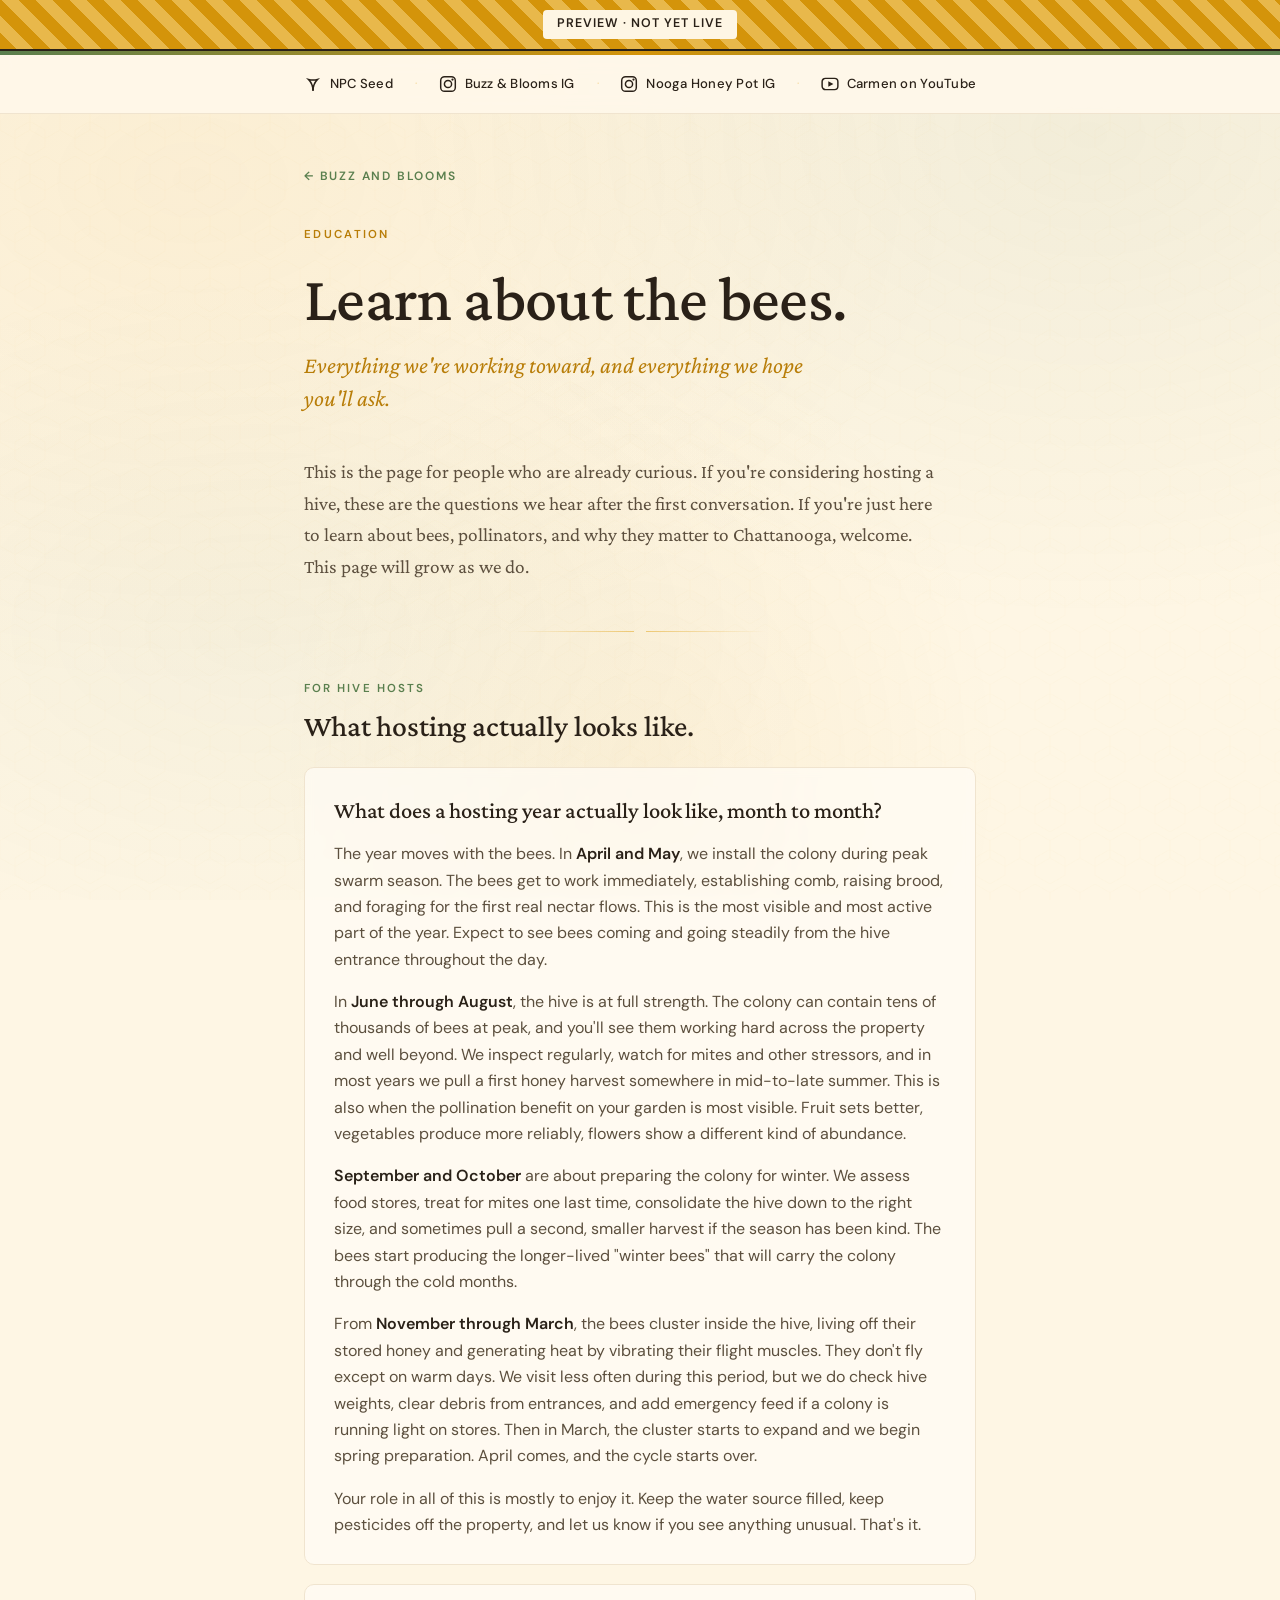
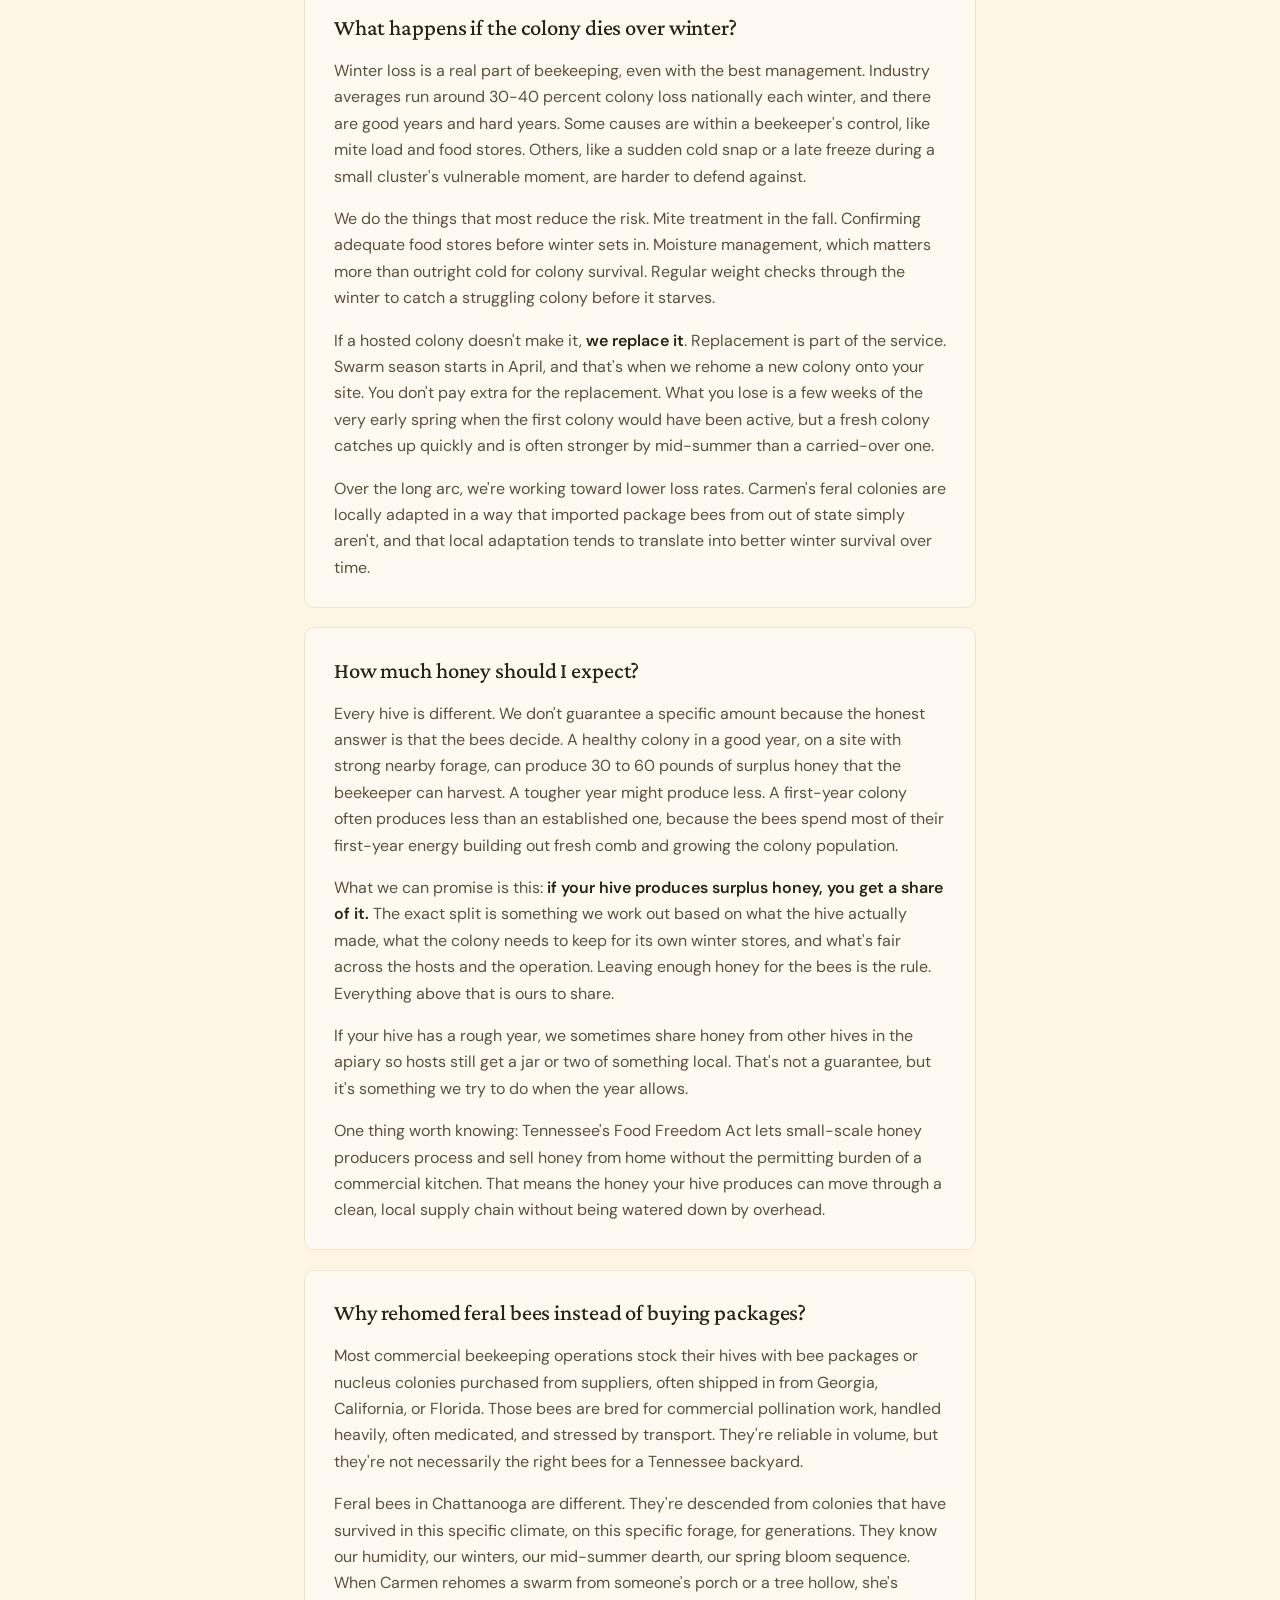
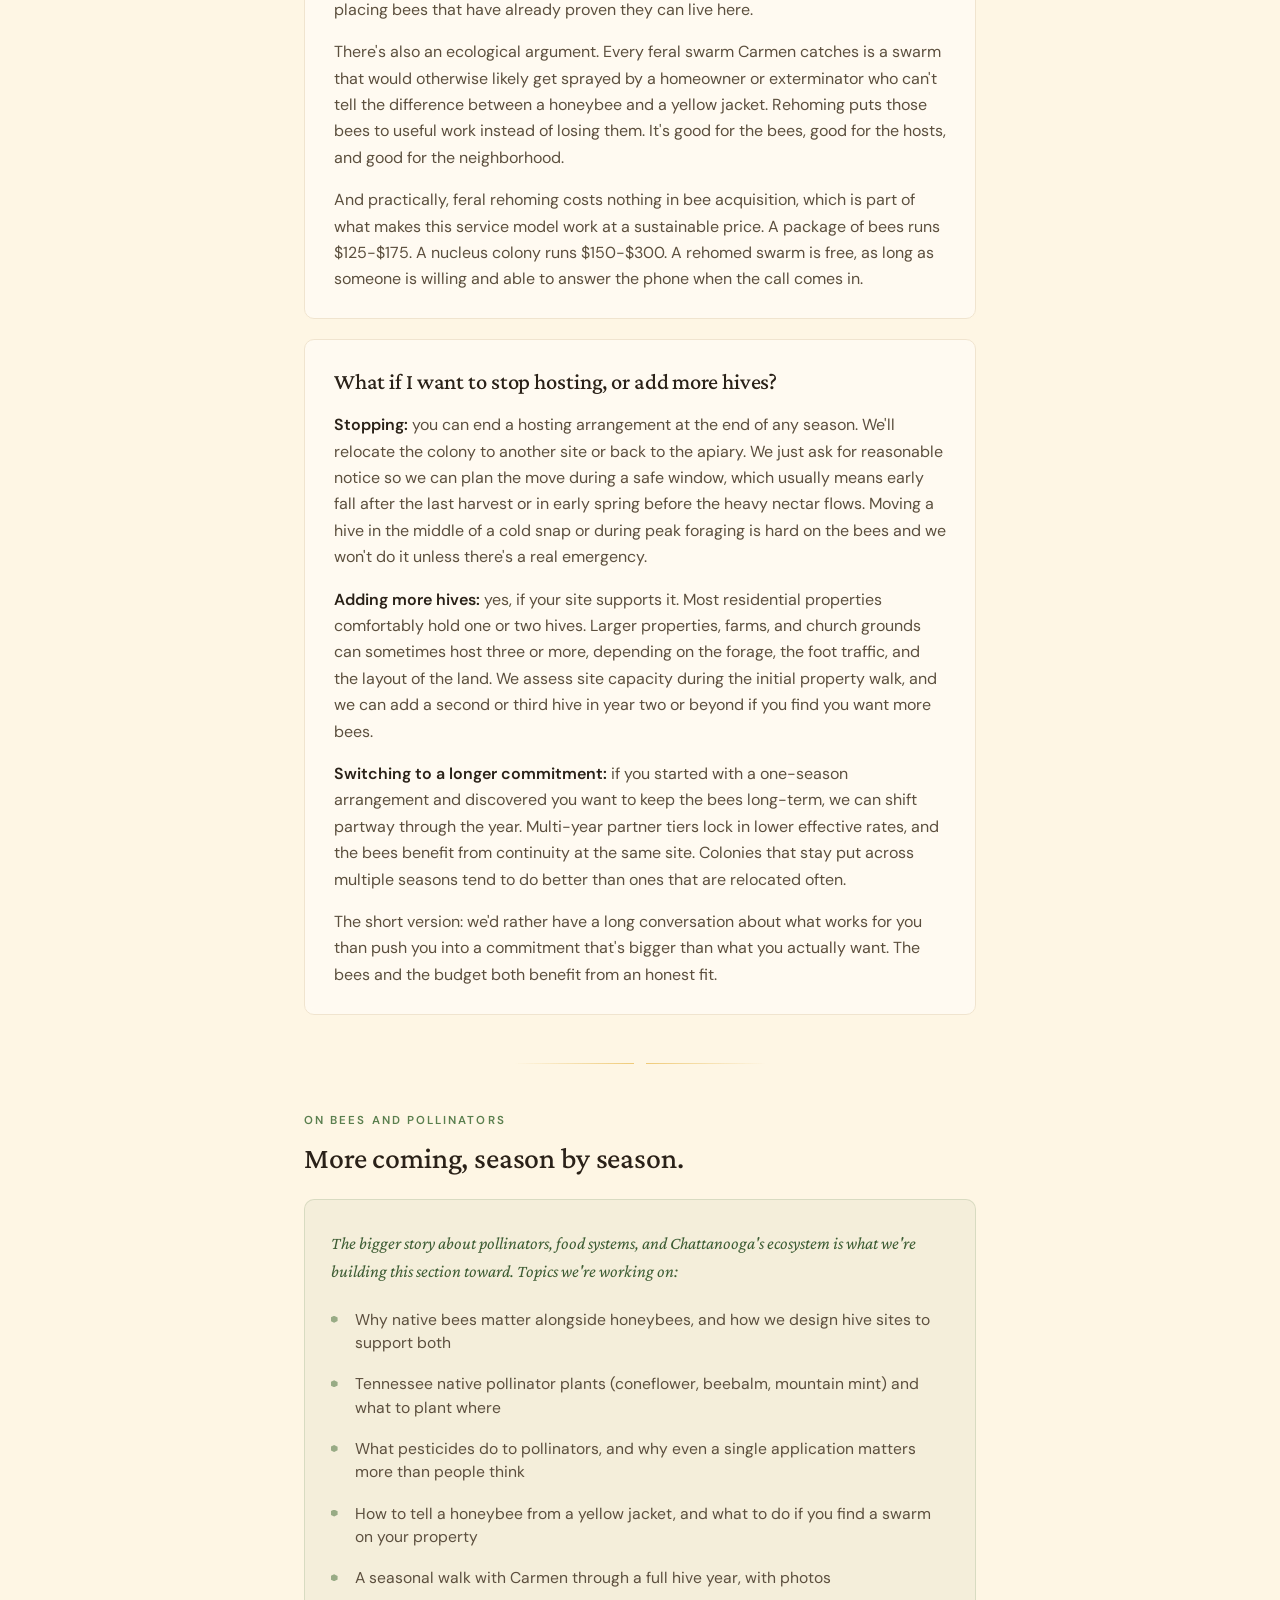
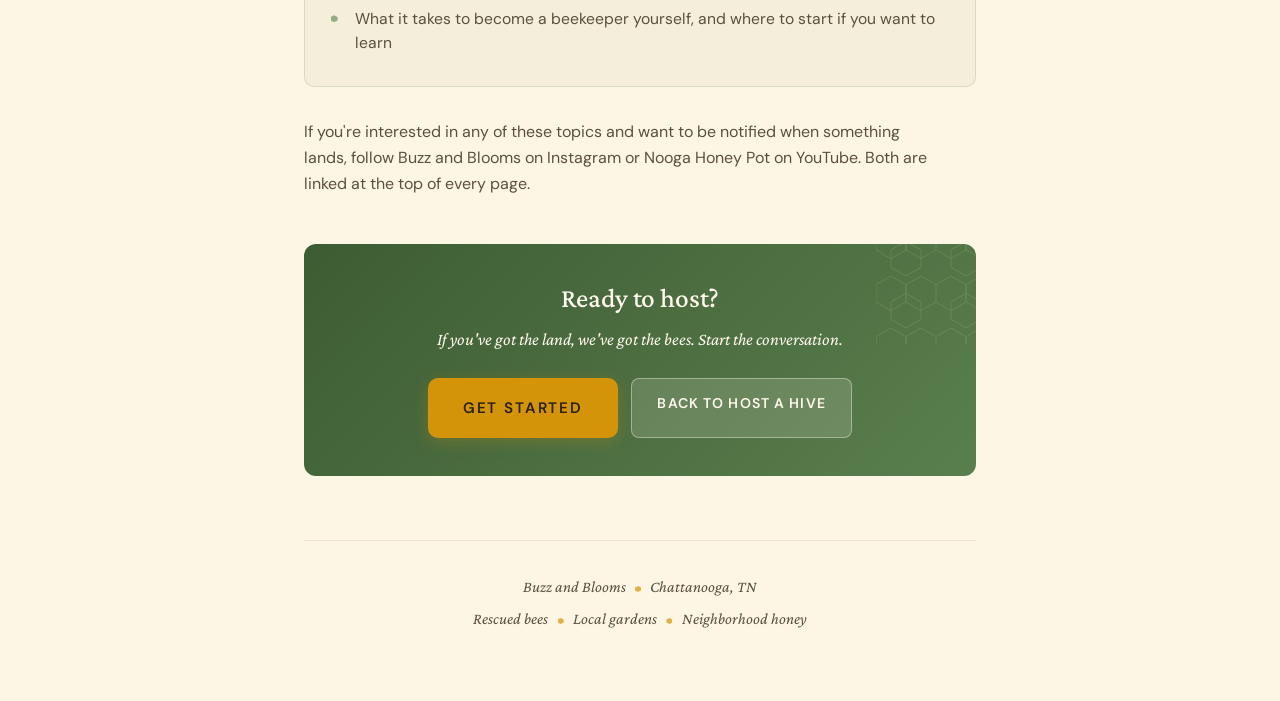
==== education.html @ a46ae5b1 "Add files via upload First upload - see if claude did it right" ====
<!DOCTYPE html>
<html lang="en">
<head>
<meta charset="UTF-8">
<meta name="viewport" content="width=device-width, initial-scale=1.0">
<title>Education | Buzz and Blooms</title>
<meta name="description" content="Learn about the bees. What a hosting year looks like, how honey works, why we rehome feral colonies, and more. A growing resource from Buzz and Blooms in Chattanooga.">
<meta property="og:title" content="Education — Buzz and Blooms">
<meta property="og:description" content="Learn about the bees. A growing resource from Buzz and Blooms.">
<meta property="og:type" content="website">
<meta property="og:url" content="https://buzzandbloomschatt.com/education.html">

<link rel="preconnect" href="https://fonts.googleapis.com">
<link rel="preconnect" href="https://fonts.gstatic.com" crossorigin>
<link href="https://fonts.googleapis.com/css2?family=Crimson+Pro:ital,wght@0,300;0,400;0,500;0,600;1,300;1,400&family=DM+Sans:wght@400;500;600&display=swap" rel="stylesheet">

<link rel="stylesheet" href="styles.css">

<style>
  /* Education-specific styles - long-form FAQs open by default */
  .longform-faq {
    margin: 1.5rem 0 2.5rem;
  }
  .longform-item {
    background: rgba(255, 253, 247, 0.7);
    border: 1px solid var(--cream-dark);
    border-radius: 10px;
    padding: 1.8rem 1.8rem 1.6rem;
    margin-bottom: 1.2rem;
    backdrop-filter: blur(4px);
  }
  .longform-item h3 {
    font-family: 'Crimson Pro', serif;
    font-weight: 500;
    font-size: 1.4rem;
    line-height: 1.25;
    color: var(--ink);
    margin-bottom: 1rem;
    letter-spacing: -0.005em;
    text-transform: none;
    color: var(--ink);
  }
  .longform-item p {
    font-size: 1rem;
    color: var(--ink-soft);
    line-height: 1.65;
    margin-bottom: 1rem;
  }
  .longform-item p:last-child { margin-bottom: 0; }
  .longform-item p strong { color: var(--ink); font-weight: 600; }

  /* Coming soon placeholder */
  .coming-soon {
    background: rgba(90, 127, 78, 0.06);
    border: 1px solid rgba(90, 127, 78, 0.18);
    border-radius: 10px;
    padding: 1.8rem 1.6rem;
    margin: 1.5rem 0 2rem;
  }
  .coming-soon p.intro {
    font-family: 'Crimson Pro', serif;
    font-size: 1.1rem;
    font-style: italic;
    color: var(--sage-deep);
    margin-bottom: 1.2rem;
  }
  .coming-soon ul {
    list-style: none;
    display: flex;
    flex-direction: column;
    gap: 0.7rem;
    margin-top: 0.5rem;
  }
  .coming-soon ul li {
    padding: 0.2rem 0 0.2rem 1.5rem;
    position: relative;
    font-size: 0.98rem;
    color: var(--ink-soft);
    line-height: 1.5;
  }
  .coming-soon ul li::before {
    content: "";
    position: absolute;
    left: 0;
    top: 0.7rem;
    width: 7px;
    height: 7px;
    background: var(--sage);
    clip-path: polygon(50% 0%, 100% 25%, 100% 75%, 50% 100%, 0% 75%, 0% 25%);
    opacity: 0.6;
  }

  /* CTA block at the bottom */
  .cta-block {
    background: linear-gradient(135deg, var(--sage-deep), var(--sage));
    color: var(--cream);
    padding: 2.4rem 2rem;
    margin: 3rem 0 1rem;
    border-radius: 12px;
    text-align: center;
    position: relative;
    overflow: hidden;
  }
  .cta-block::before {
    content: "";
    position: absolute;
    top: -20px;
    right: -20px;
    width: 120px;
    height: 120px;
    background-image: url("data:image/svg+xml,%3Csvg width='60' height='52' viewBox='0 0 60 52' xmlns='http://www.w3.org/2000/svg'%3E%3Cpath d='M15 0 L30 8.66 L30 25.98 L15 34.64 L0 25.98 L0 8.66Z' fill='none' stroke='%23F5D280' stroke-width='1'/%3E%3Cpath d='M45 0 L60 8.66 L60 25.98 L45 34.64 L30 25.98 L30 8.66Z' fill='none' stroke='%23F5D280' stroke-width='1'/%3E%3Cpath d='M30 17.32 L45 25.98 L45 43.3 L30 51.96 L15 43.3 L15 25.98Z' fill='none' stroke='%23F5D280' stroke-width='1'/%3E%3C/svg%3E");
    opacity: 0.15;
    pointer-events: none;
  }
  .cta-block h2 {
    color: var(--cream);
    font-family: 'Crimson Pro', serif;
    font-size: 1.7rem;
    margin-bottom: 0.6rem;
    position: relative;
  }
  .cta-block p {
    color: var(--cream);
    font-family: 'Crimson Pro', serif;
    font-style: italic;
    font-size: 1.1rem;
    max-width: 30rem;
    margin: 0 auto 1.6rem;
    position: relative;
  }
  .cta-block-actions {
    display: flex;
    gap: 0.8rem;
    justify-content: center;
    flex-wrap: wrap;
    position: relative;
  }
  .cta-block .cta {
    background: var(--honey);
    color: var(--ink);
  }
  .cta-block .cta:hover {
    background: var(--honey-light);
  }
  .cta-block .cta-secondary {
    background: rgba(255, 248, 236, 0.15);
    border-color: rgba(255, 248, 236, 0.4);
    color: var(--cream);
  }
  .cta-block .cta-secondary:hover {
    background: rgba(255, 248, 236, 0.25);
    border-color: var(--cream);
    color: var(--cream);
  }
</style>

</head>
<body>

<!-- Preview banner -->
<div class="preview-banner">
  <span>Preview · Not yet live</span>
</div>

<div class="accent-bar"></div>

<!-- Link bar -->
<div class="link-bar">
  <div class="link-bar-inner">
    <a href="https://www.npcseeds.org/seeds/0ba0ef82-71f8-458d-8ea9-48633b9c30ae" target="_blank" rel="noopener" aria-label="National Park City Seed">
      <svg viewBox="0 0 16 16" fill="none" stroke="currentColor" stroke-width="1.4" xmlns="http://www.w3.org/2000/svg"><path d="M8 14 Q8 8 4 4 Q8 5 12 4 Q8 8 8 14Z"/><line x1="8" y1="14" x2="8" y2="9"/></svg>
      <span>NPC Seed</span>
    </a>
    <span class="link-sep">·</span>
    <a href="https://www.instagram.com/buzzandbloomschatt/" target="_blank" rel="noopener" aria-label="Buzz and Blooms on Instagram">
      <svg viewBox="0 0 16 16" fill="none" stroke="currentColor" stroke-width="1.3" xmlns="http://www.w3.org/2000/svg"><rect x="1.5" y="1.5" width="13" height="13" rx="3.5"/><circle cx="8" cy="8" r="3.2"/><circle cx="12" cy="4" r="1" fill="currentColor" stroke="none"/></svg>
      <span>Buzz &amp; Blooms IG</span>
    </a>
    <span class="link-sep">·</span>
    <a href="https://www.instagram.com/noogahoneypot/" target="_blank" rel="noopener" aria-label="Nooga Honey Pot on Instagram">
      <svg viewBox="0 0 16 16" fill="none" stroke="currentColor" stroke-width="1.3" xmlns="http://www.w3.org/2000/svg"><rect x="1.5" y="1.5" width="13" height="13" rx="3.5"/><circle cx="8" cy="8" r="3.2"/><circle cx="12" cy="4" r="1" fill="currentColor" stroke="none"/></svg>
      <span>Nooga Honey Pot IG</span>
    </a>
    <span class="link-sep">·</span>
    <a href="https://www.youtube.com/@noogahoneypot" target="_blank" rel="noopener" aria-label="Nooga Honey Pot on YouTube">
      <svg viewBox="0 0 16 16" fill="none" stroke="currentColor" stroke-width="1.3" xmlns="http://www.w3.org/2000/svg"><rect x="1" y="3" width="14" height="10" rx="3"/><polygon points="6.5,5.5 11,8 6.5,10.5" fill="currentColor" stroke="none"/></svg>
      <span>Carmen on YouTube</span>
    </a>
  </div>
</div>

<!-- Flying bees -->
<div class="bee" aria-hidden="true"><svg viewBox="0 0 22 22" xmlns="http://www.w3.org/2000/svg"><ellipse cx="13" cy="11" rx="6.5" ry="4.5" fill="#D4940A" opacity="0.85"/><line x1="9.5" y1="7" x2="9.5" y2="15" stroke="#2A2118" stroke-width="1" opacity="0.45"/><line x1="13" y1="6.5" x2="13" y2="15.5" stroke="#2A2118" stroke-width="1" opacity="0.45"/><circle cx="6" cy="11" r="2.8" fill="#2A2118" opacity="0.5"/><ellipse cx="10" cy="5.5" rx="4.5" ry="2.8" fill="none" stroke="#D4940A" stroke-width="0.6" opacity="0.4" transform="rotate(-15, 10, 5.5)"/><ellipse cx="14" cy="5" rx="4" ry="2.5" fill="none" stroke="#D4940A" stroke-width="0.6" opacity="0.3" transform="rotate(-20, 14, 5)"/></svg></div>
<div class="bee" aria-hidden="true"><svg viewBox="0 0 22 22" xmlns="http://www.w3.org/2000/svg"><ellipse cx="13" cy="11" rx="6.5" ry="4.5" fill="#D4940A" opacity="0.85"/><line x1="9.5" y1="7" x2="9.5" y2="15" stroke="#2A2118" stroke-width="1" opacity="0.45"/><line x1="13" y1="6.5" x2="13" y2="15.5" stroke="#2A2118" stroke-width="1" opacity="0.45"/><circle cx="6" cy="11" r="2.8" fill="#2A2118" opacity="0.5"/><ellipse cx="10" cy="5.5" rx="4.5" ry="2.8" fill="none" stroke="#D4940A" stroke-width="0.6" opacity="0.4" transform="rotate(-15, 10, 5.5)"/><ellipse cx="14" cy="5" rx="4" ry="2.5" fill="none" stroke="#D4940A" stroke-width="0.6" opacity="0.3" transform="rotate(-20, 14, 5)"/></svg></div>
<div class="bee" aria-hidden="true"><svg viewBox="0 0 22 22" xmlns="http://www.w3.org/2000/svg"><ellipse cx="13" cy="11" rx="6.5" ry="4.5" fill="#D4940A" opacity="0.85"/><line x1="9.5" y1="7" x2="9.5" y2="15" stroke="#2A2118" stroke-width="1" opacity="0.45"/><line x1="13" y1="6.5" x2="13" y2="15.5" stroke="#2A2118" stroke-width="1" opacity="0.45"/><circle cx="6" cy="11" r="2.8" fill="#2A2118" opacity="0.5"/><ellipse cx="10" cy="5.5" rx="4.5" ry="2.8" fill="none" stroke="#D4940A" stroke-width="0.6" opacity="0.4" transform="rotate(-15, 10, 5.5)"/><ellipse cx="14" cy="5" rx="4" ry="2.5" fill="none" stroke="#D4940A" stroke-width="0.6" opacity="0.3" transform="rotate(-20, 14, 5)"/></svg></div>
<div class="bee" aria-hidden="true"><svg viewBox="0 0 22 22" xmlns="http://www.w3.org/2000/svg"><ellipse cx="13" cy="11" rx="6.5" ry="4.5" fill="#D4940A" opacity="0.85"/><line x1="9.5" y1="7" x2="9.5" y2="15" stroke="#2A2118" stroke-width="1" opacity="0.45"/><line x1="13" y1="6.5" x2="13" y2="15.5" stroke="#2A2118" stroke-width="1" opacity="0.45"/><circle cx="6" cy="11" r="2.8" fill="#2A2118" opacity="0.5"/><ellipse cx="10" cy="5.5" rx="4.5" ry="2.8" fill="none" stroke="#D4940A" stroke-width="0.6" opacity="0.4" transform="rotate(-15, 10, 5.5)"/><ellipse cx="14" cy="5" rx="4" ry="2.5" fill="none" stroke="#D4940A" stroke-width="0.6" opacity="0.3" transform="rotate(-20, 14, 5)"/></svg></div>
<div class="bee" aria-hidden="true"><svg viewBox="0 0 22 22" xmlns="http://www.w3.org/2000/svg"><ellipse cx="13" cy="11" rx="6.5" ry="4.5" fill="#D4940A" opacity="0.85"/><line x1="9.5" y1="7" x2="9.5" y2="15" stroke="#2A2118" stroke-width="1" opacity="0.45"/><line x1="13" y1="6.5" x2="13" y2="15.5" stroke="#2A2118" stroke-width="1" opacity="0.45"/><circle cx="6" cy="11" r="2.8" fill="#2A2118" opacity="0.5"/><ellipse cx="10" cy="5.5" rx="4.5" ry="2.8" fill="none" stroke="#D4940A" stroke-width="0.6" opacity="0.4" transform="rotate(-15, 10, 5.5)"/><ellipse cx="14" cy="5" rx="4" ry="2.5" fill="none" stroke="#D4940A" stroke-width="0.6" opacity="0.3" transform="rotate(-20, 14, 5)"/></svg></div>
<div class="bee" aria-hidden="true"><svg viewBox="0 0 22 22" xmlns="http://www.w3.org/2000/svg"><ellipse cx="13" cy="11" rx="6.5" ry="4.5" fill="#D4940A" opacity="0.85"/><line x1="9.5" y1="7" x2="9.5" y2="15" stroke="#2A2118" stroke-width="1" opacity="0.45"/><line x1="13" y1="6.5" x2="13" y2="15.5" stroke="#2A2118" stroke-width="1" opacity="0.45"/><circle cx="6" cy="11" r="2.8" fill="#2A2118" opacity="0.5"/><ellipse cx="10" cy="5.5" rx="4.5" ry="2.8" fill="none" stroke="#D4940A" stroke-width="0.6" opacity="0.4" transform="rotate(-15, 10, 5.5)"/><ellipse cx="14" cy="5" rx="4" ry="2.5" fill="none" stroke="#D4940A" stroke-width="0.6" opacity="0.3" transform="rotate(-20, 14, 5)"/></svg></div>
<div class="bee" aria-hidden="true"><svg viewBox="0 0 22 22" xmlns="http://www.w3.org/2000/svg"><ellipse cx="13" cy="11" rx="6.5" ry="4.5" fill="#D4940A" opacity="0.85"/><line x1="9.5" y1="7" x2="9.5" y2="15" stroke="#2A2118" stroke-width="1" opacity="0.45"/><line x1="13" y1="6.5" x2="13" y2="15.5" stroke="#2A2118" stroke-width="1" opacity="0.45"/><circle cx="6" cy="11" r="2.8" fill="#2A2118" opacity="0.5"/><ellipse cx="10" cy="5.5" rx="4.5" ry="2.8" fill="none" stroke="#D4940A" stroke-width="0.6" opacity="0.4" transform="rotate(-15, 10, 5.5)"/><ellipse cx="14" cy="5" rx="4" ry="2.5" fill="none" stroke="#D4940A" stroke-width="0.6" opacity="0.3" transform="rotate(-20, 14, 5)"/></svg></div>
<div class="bee" aria-hidden="true"><svg viewBox="0 0 22 22" xmlns="http://www.w3.org/2000/svg"><ellipse cx="13" cy="11" rx="6.5" ry="4.5" fill="#D4940A" opacity="0.85"/><line x1="9.5" y1="7" x2="9.5" y2="15" stroke="#2A2118" stroke-width="1" opacity="0.45"/><line x1="13" y1="6.5" x2="13" y2="15.5" stroke="#2A2118" stroke-width="1" opacity="0.45"/><circle cx="6" cy="11" r="2.8" fill="#2A2118" opacity="0.5"/><ellipse cx="10" cy="5.5" rx="4.5" ry="2.8" fill="none" stroke="#D4940A" stroke-width="0.6" opacity="0.4" transform="rotate(-15, 10, 5.5)"/><ellipse cx="14" cy="5" rx="4" ry="2.5" fill="none" stroke="#D4940A" stroke-width="0.6" opacity="0.3" transform="rotate(-20, 14, 5)"/></svg></div>

<main class="page">

  <a href="index.html" class="back">Buzz and Blooms</a>

  <section class="hero">
    <div class="eyebrow">Education</div>
    <h1>Learn about the bees.</h1>
    <p class="lede">Everything we're working toward, and everything we hope you'll ask.</p>
  </section>

  <p class="large">
    This is the page for people who are already curious. If you're considering hosting a hive, these are the questions we hear after the first conversation. If you're just here to learn about bees, pollinators, and why they matter to Chattanooga, welcome. This page will grow as we do.
  </p>

  <hr class="rule">

  <div class="section-label">For hive hosts</div>
  <h2>What hosting actually looks like.</h2>

  <div class="longform-faq">

    <div class="longform-item">
      <h3>What does a hosting year actually look like, month to month?</h3>
      <p>
        The year moves with the bees. In <strong>April and May</strong>, we install the colony during peak swarm season. The bees get to work immediately, establishing comb, raising brood, and foraging for the first real nectar flows. This is the most visible and most active part of the year. Expect to see bees coming and going steadily from the hive entrance throughout the day.
      </p>
      <p>
        In <strong>June through August</strong>, the hive is at full strength. The colony can contain tens of thousands of bees at peak, and you'll see them working hard across the property and well beyond. We inspect regularly, watch for mites and other stressors, and in most years we pull a first honey harvest somewhere in mid-to-late summer. This is also when the pollination benefit on your garden is most visible. Fruit sets better, vegetables produce more reliably, flowers show a different kind of abundance.
      </p>
      <p>
        <strong>September and October</strong> are about preparing the colony for winter. We assess food stores, treat for mites one last time, consolidate the hive down to the right size, and sometimes pull a second, smaller harvest if the season has been kind. The bees start producing the longer-lived "winter bees" that will carry the colony through the cold months.
      </p>
      <p>
        From <strong>November through March</strong>, the bees cluster inside the hive, living off their stored honey and generating heat by vibrating their flight muscles. They don't fly except on warm days. We visit less often during this period, but we do check hive weights, clear debris from entrances, and add emergency feed if a colony is running light on stores. Then in March, the cluster starts to expand and we begin spring preparation. April comes, and the cycle starts over.
      </p>
      <p>
        Your role in all of this is mostly to enjoy it. Keep the water source filled, keep pesticides off the property, and let us know if you see anything unusual. That's it.
      </p>
    </div>

    <div class="longform-item">
      <h3>What happens if the colony dies over winter?</h3>
      <p>
        Winter loss is a real part of beekeeping, even with the best management. Industry averages run around 30-40 percent colony loss nationally each winter, and there are good years and hard years. Some causes are within a beekeeper's control, like mite load and food stores. Others, like a sudden cold snap or a late freeze during a small cluster's vulnerable moment, are harder to defend against.
      </p>
      <p>
        We do the things that most reduce the risk. Mite treatment in the fall. Confirming adequate food stores before winter sets in. Moisture management, which matters more than outright cold for colony survival. Regular weight checks through the winter to catch a struggling colony before it starves.
      </p>
      <p>
        If a hosted colony doesn't make it, <strong>we replace it</strong>. Replacement is part of the service. Swarm season starts in April, and that's when we rehome a new colony onto your site. You don't pay extra for the replacement. What you lose is a few weeks of the very early spring when the first colony would have been active, but a fresh colony catches up quickly and is often stronger by mid-summer than a carried-over one.
      </p>
      <p>
        Over the long arc, we're working toward lower loss rates. Carmen's feral colonies are locally adapted in a way that imported package bees from out of state simply aren't, and that local adaptation tends to translate into better winter survival over time.
      </p>
    </div>

    <div class="longform-item">
      <h3>How much honey should I expect?</h3>
      <p>
        Every hive is different. We don't guarantee a specific amount because the honest answer is that the bees decide. A healthy colony in a good year, on a site with strong nearby forage, can produce 30 to 60 pounds of surplus honey that the beekeeper can harvest. A tougher year might produce less. A first-year colony often produces less than an established one, because the bees spend most of their first-year energy building out fresh comb and growing the colony population.
      </p>
      <p>
        What we can promise is this: <strong>if your hive produces surplus honey, you get a share of it.</strong> The exact split is something we work out based on what the hive actually made, what the colony needs to keep for its own winter stores, and what's fair across the hosts and the operation. Leaving enough honey for the bees is the rule. Everything above that is ours to share.
      </p>
      <p>
        If your hive has a rough year, we sometimes share honey from other hives in the apiary so hosts still get a jar or two of something local. That's not a guarantee, but it's something we try to do when the year allows.
      </p>
      <p>
        One thing worth knowing: Tennessee's Food Freedom Act lets small-scale honey producers process and sell honey from home without the permitting burden of a commercial kitchen. That means the honey your hive produces can move through a clean, local supply chain without being watered down by overhead.
      </p>
    </div>

    <div class="longform-item">
      <h3>Why rehomed feral bees instead of buying packages?</h3>
      <p>
        Most commercial beekeeping operations stock their hives with bee packages or nucleus colonies purchased from suppliers, often shipped in from Georgia, California, or Florida. Those bees are bred for commercial pollination work, handled heavily, often medicated, and stressed by transport. They're reliable in volume, but they're not necessarily the right bees for a Tennessee backyard.
      </p>
      <p>
        Feral bees in Chattanooga are different. They're descended from colonies that have survived in this specific climate, on this specific forage, for generations. They know our humidity, our winters, our mid-summer dearth, our spring bloom sequence. When Carmen rehomes a swarm from someone's porch or a tree hollow, she's placing bees that have already proven they can live here.
      </p>
      <p>
        There's also an ecological argument. Every feral swarm Carmen catches is a swarm that would otherwise likely get sprayed by a homeowner or exterminator who can't tell the difference between a honeybee and a yellow jacket. Rehoming puts those bees to useful work instead of losing them. It's good for the bees, good for the hosts, and good for the neighborhood.
      </p>
      <p>
        And practically, feral rehoming costs nothing in bee acquisition, which is part of what makes this service model work at a sustainable price. A package of bees runs $125-$175. A nucleus colony runs $150-$300. A rehomed swarm is free, as long as someone is willing and able to answer the phone when the call comes in.
      </p>
    </div>

    <div class="longform-item">
      <h3>What if I want to stop hosting, or add more hives?</h3>
      <p>
        <strong>Stopping:</strong> you can end a hosting arrangement at the end of any season. We'll relocate the colony to another site or back to the apiary. We just ask for reasonable notice so we can plan the move during a safe window, which usually means early fall after the last harvest or in early spring before the heavy nectar flows. Moving a hive in the middle of a cold snap or during peak foraging is hard on the bees and we won't do it unless there's a real emergency.
      </p>
      <p>
        <strong>Adding more hives:</strong> yes, if your site supports it. Most residential properties comfortably hold one or two hives. Larger properties, farms, and church grounds can sometimes host three or more, depending on the forage, the foot traffic, and the layout of the land. We assess site capacity during the initial property walk, and we can add a second or third hive in year two or beyond if you find you want more bees.
      </p>
      <p>
        <strong>Switching to a longer commitment:</strong> if you started with a one-season arrangement and discovered you want to keep the bees long-term, we can shift partway through the year. Multi-year partner tiers lock in lower effective rates, and the bees benefit from continuity at the same site. Colonies that stay put across multiple seasons tend to do better than ones that are relocated often.
      </p>
      <p>
        The short version: we'd rather have a long conversation about what works for you than push you into a commitment that's bigger than what you actually want. The bees and the budget both benefit from an honest fit.
      </p>
    </div>

  </div>

  <hr class="rule">

  <div class="section-label">On bees and pollinators</div>
  <h2>More coming, season by season.</h2>

  <div class="coming-soon">
    <p class="intro">
      The bigger story about pollinators, food systems, and Chattanooga's ecosystem is what we're building this section toward. Topics we're working on:
    </p>
    <ul>
      <li>Why native bees matter alongside honeybees, and how we design hive sites to support both</li>
      <li>Tennessee native pollinator plants (coneflower, beebalm, mountain mint) and what to plant where</li>
      <li>What pesticides do to pollinators, and why even a single application matters more than people think</li>
      <li>How to tell a honeybee from a yellow jacket, and what to do if you find a swarm on your property</li>
      <li>A seasonal walk with Carmen through a full hive year, with photos</li>
      <li>What it takes to become a beekeeper yourself, and where to start if you want to learn</li>
    </ul>
  </div>

  <p>
    If you're interested in any of these topics and want to be notified when something lands, follow Buzz and Blooms on Instagram or Nooga Honey Pot on YouTube. Both are linked at the top of every page.
  </p>

  <div class="cta-block">
    <h2>Ready to host?</h2>
    <p>If you've got the land, we've got the bees. Start the conversation.</p>
    <div class="cta-block-actions">
      <a href="get-started.html" class="cta">Get Started</a>
      <a href="host-a-hive.html" class="cta-secondary">Back to Host a Hive</a>
    </div>
  </div>

  <footer>
    <p>Buzz and Blooms <span class="hex-mark"></span> Chattanooga, TN</p>
    <p>Rescued bees <span class="hex-mark"></span> Local gardens <span class="hex-mark"></span> Neighborhood honey</p>
  </footer>

</main>

</body>
</html>
---- styles.css ----
/* =====================================================================
   BUZZ AND BLOOMS — SHARED STYLESHEET
   Used by: index.html, host-a-hive.html, education.html, get-started.html
   Edit this one file and every page updates.
   ===================================================================== */

:root {
  --honey: #D4940A;
  --honey-deep: #B87D08;
  --honey-light: #E8B84B;
  --honey-glow: #F5D280;
  --sage: #5A7F4E;
  --sage-light: #7BA36D;
  --sage-deep: #3D5C33;
  --cream: #FFF8EC;
  --cream-dark: #F0E4CF;
  --ink: #2A2118;
  --ink-soft: #5C4F3E;
  --warm-bg: #FEF6E4;
}

* { margin: 0; padding: 0; box-sizing: border-box; }

html {
  font-size: 16px;
  -webkit-font-smoothing: antialiased;
  -moz-osx-font-smoothing: grayscale;
  scroll-behavior: smooth;
}

body {
  background: var(--warm-bg);
  color: var(--ink);
  font-family: 'DM Sans', sans-serif;
  min-height: 100vh;
  overflow-x: hidden;
  position: relative;
  line-height: 1.6;
}

body::before {
  content: '';
  position: fixed;
  inset: 0;
  background:
    radial-gradient(ellipse at 15% 20%, rgba(212, 148, 10, 0.08) 0%, transparent 50%),
    radial-gradient(ellipse at 85% 15%, rgba(90, 127, 78, 0.07) 0%, transparent 45%),
    radial-gradient(ellipse at 50% 85%, rgba(212, 148, 10, 0.06) 0%, transparent 40%),
    radial-gradient(ellipse at 20% 70%, rgba(90, 127, 78, 0.05) 0%, transparent 40%);
  pointer-events: none;
  z-index: 0;
}

body::after {
  content: '';
  position: fixed;
  inset: 0;
  opacity: 0.018;
  background-image: url("data:image/svg+xml,%3Csvg width='60' height='52' viewBox='0 0 60 52' xmlns='http://www.w3.org/2000/svg'%3E%3Cpath d='M15 0 L30 8.66 L30 25.98 L15 34.64 L0 25.98 L0 8.66Z' fill='none' stroke='%23D4940A' stroke-width='1'/%3E%3Cpath d='M45 0 L60 8.66 L60 25.98 L45 34.64 L30 25.98 L30 8.66Z' fill='none' stroke='%23D4940A' stroke-width='1'/%3E%3Cpath d='M30 17.32 L45 25.98 L45 43.3 L30 51.96 L15 43.3 L15 25.98Z' fill='none' stroke='%23D4940A' stroke-width='1'/%3E%3C/svg%3E");
  pointer-events: none;
  z-index: 0;
}

/* ---------- Preview banner (only shown on staging) ---------- */
.preview-banner {
  background: repeating-linear-gradient(45deg, var(--honey), var(--honey) 12px, var(--honey-light) 12px, var(--honey-light) 24px);
  color: var(--ink);
  font-family: 'DM Sans', sans-serif;
  font-size: 0.78rem;
  font-weight: 600;
  letter-spacing: 0.12em;
  text-transform: uppercase;
  text-align: center;
  padding: 0.6rem 1rem;
  position: relative;
  z-index: 20;
  border-bottom: 2px solid var(--ink);
}
.preview-banner span {
  background: var(--warm-bg);
  padding: 0.3rem 0.9rem;
  border-radius: 4px;
  display: inline-block;
  letter-spacing: 0.08em;
}

/* ---------- Top accent bar ---------- */
.accent-bar {
  width: 100%;
  height: 4px;
  background: linear-gradient(90deg, var(--sage), var(--honey), var(--sage));
  position: relative;
  z-index: 10;
}

/* ---------- Link bar in header ---------- */
.link-bar {
  position: relative;
  z-index: 10;
  background: rgba(255, 248, 236, 0.85);
  border-bottom: 1px solid var(--cream-dark);
  padding: 0.6rem 1rem;
  backdrop-filter: blur(8px);
}
.link-bar-inner {
  max-width: 920px;
  margin: 0 auto;
  display: flex;
  justify-content: center;
  align-items: center;
  gap: 0.4rem;
  flex-wrap: wrap;
}
.link-bar a {
  display: inline-flex;
  align-items: center;
  gap: 0.5rem;
  padding: 0.5rem 0.9rem;
  border-radius: 8px;
  color: var(--ink);
  text-decoration: none;
  font-family: 'DM Sans', sans-serif;
  font-size: 0.82rem;
  font-weight: 500;
  letter-spacing: 0.02em;
  transition: all 0.2s ease;
  border: 1px solid transparent;
}
.link-bar a:hover {
  background: rgba(255, 253, 247, 0.8);
  border-color: var(--cream-dark);
  color: var(--honey-deep);
}
.link-bar a svg {
  width: 18px;
  height: 18px;
  flex-shrink: 0;
}
.link-bar .link-sep {
  color: var(--honey-light);
  opacity: 0.6;
  font-size: 0.7rem;
  user-select: none;
}

/* ---------- Flying bees ---------- */
.bee {
  position: fixed;
  width: 22px;
  height: 22px;
  opacity: 0;
  pointer-events: none;
  z-index: 0;
}
.bee svg { width: 100%; height: 100%; }

.bee:nth-of-type(1) { animation: fly1 18s ease-in-out infinite 0s; }
.bee:nth-of-type(2) { animation: fly2 22s ease-in-out infinite 4s; }
.bee:nth-of-type(3) { animation: fly3 20s ease-in-out infinite 8s; }
.bee:nth-of-type(4) { animation: fly4 25s ease-in-out infinite 2s; width: 18px; height: 18px; }
.bee:nth-of-type(5) { animation: fly5 19s ease-in-out infinite 10s; width: 16px; height: 16px; }
.bee:nth-of-type(6) { animation: fly6 23s ease-in-out infinite 5s; }
.bee:nth-of-type(7) { animation: fly7 21s ease-in-out infinite 14s; width: 19px; height: 19px; }
.bee:nth-of-type(8) { animation: fly8 24s ease-in-out infinite 1s; width: 17px; height: 17px; }

@keyframes fly1 {
  0% { transform: translate(-5vw, 60vh) rotate(20deg) scaleX(-1); opacity: 0; }
  5% { opacity: 0.35; }
  25% { transform: translate(30vw, 30vh) rotate(-5deg) scaleX(-1); }
  50% { transform: translate(55vw, 50vh) rotate(15deg) scaleX(-1); opacity: 0.3; }
  75% { transform: translate(80vw, 20vh) rotate(-10deg) scaleX(-1); }
  95% { opacity: 0; }
  100% { transform: translate(105vw, 40vh) rotate(10deg) scaleX(-1); opacity: 0; }
}
@keyframes fly2 {
  0% { transform: translate(105vw, 25vh) rotate(-15deg); opacity: 0; }
  5% { opacity: 0.3; }
  30% { transform: translate(65vw, 55vh) rotate(10deg); }
  55% { transform: translate(35vw, 35vh) rotate(-8deg); opacity: 0.25; }
  80% { transform: translate(10vw, 60vh) rotate(12deg); }
  95% { opacity: 0; }
  100% { transform: translate(-10vw, 45vh) rotate(-5deg); opacity: 0; }
}
@keyframes fly3 {
  0% { transform: translate(20vw, -5vh) rotate(10deg) scaleX(-1); opacity: 0; }
  5% { opacity: 0.28; }
  35% { transform: translate(50vw, 40vh) rotate(-12deg) scaleX(-1); }
  65% { transform: translate(70vw, 70vh) rotate(8deg) scaleX(-1); opacity: 0.25; }
  95% { opacity: 0; }
  100% { transform: translate(90vw, 105vh) rotate(-5deg) scaleX(-1); opacity: 0; }
}
@keyframes fly4 {
  0% { transform: translate(90vw, 80vh) rotate(-10deg); opacity: 0; }
  5% { opacity: 0.3; }
  20% { transform: translate(70vw, 45vh) rotate(15deg); }
  45% { transform: translate(40vw, 65vh) rotate(-5deg); opacity: 0.28; }
  70% { transform: translate(15vw, 30vh) rotate(10deg); }
  95% { opacity: 0; }
  100% { transform: translate(-10vw, 15vh) rotate(-8deg); opacity: 0; }
}
@keyframes fly5 {
  0% { transform: translate(-8vw, 20vh) rotate(5deg) scaleX(-1); opacity: 0; }
  5% { opacity: 0.25; }
  30% { transform: translate(25vw, 75vh) rotate(-15deg) scaleX(-1); }
  60% { transform: translate(60vw, 45vh) rotate(8deg) scaleX(-1); opacity: 0.22; }
  95% { opacity: 0; }
  100% { transform: translate(105vw, 65vh) rotate(-5deg) scaleX(-1); opacity: 0; }
}
@keyframes fly6 {
  0% { transform: translate(50vw, -8vh) rotate(12deg); opacity: 0; }
  5% { opacity: 0.32; }
  25% { transform: translate(75vw, 30vh) rotate(-8deg); }
  50% { transform: translate(45vw, 55vh) rotate(15deg); opacity: 0.27; }
  75% { transform: translate(20vw, 80vh) rotate(-12deg); }
  95% { opacity: 0; }
  100% { transform: translate(-5vw, 95vh) rotate(5deg); opacity: 0; }
}
@keyframes fly7 {
  0% { transform: translate(110vw, 70vh) rotate(-20deg) scaleX(-1); opacity: 0; }
  5% { opacity: 0.26; }
  35% { transform: translate(55vw, 20vh) rotate(10deg) scaleX(-1); }
  65% { transform: translate(25vw, 50vh) rotate(-6deg) scaleX(-1); opacity: 0.24; }
  95% { opacity: 0; }
  100% { transform: translate(-15vw, 35vh) rotate(12deg) scaleX(-1); opacity: 0; }
}
@keyframes fly8 {
  0% { transform: translate(10vw, 105vh) rotate(8deg); opacity: 0; }
  5% { opacity: 0.28; }
  25% { transform: translate(35vw, 60vh) rotate(-12deg); }
  50% { transform: translate(65vw, 85vh) rotate(6deg); opacity: 0.25; }
  75% { transform: translate(85vw, 40vh) rotate(-15deg); }
  95% { opacity: 0; }
  100% { transform: translate(108vw, 10vh) rotate(10deg); opacity: 0; }
}

/* ---------- Page layout ---------- */
.page {
  position: relative;
  z-index: 1;
  max-width: 720px;
  margin: 0 auto;
  padding: 3rem 1.5rem 4rem;
}

.page.narrow { max-width: 640px; }
.page.wide { max-width: 920px; }

/* ---------- Back link ---------- */
.back {
  display: inline-block;
  font-family: 'DM Sans', sans-serif;
  font-size: 0.75rem;
  font-weight: 600;
  color: var(--sage);
  text-decoration: none;
  letter-spacing: 0.15em;
  text-transform: uppercase;
  margin-bottom: 2.5rem;
  opacity: 0;
  animation: fadeUp 0.9s ease-out 0.1s forwards;
}
.back:hover { color: var(--ink); }
.back::before { content: "← "; }

/* ---------- Hero ---------- */
.hero {
  margin-bottom: 2.5rem;
  opacity: 0;
  animation: fadeUp 0.9s ease-out 0.25s forwards;
}

.eyebrow {
  font-family: 'DM Sans', sans-serif;
  font-size: 0.72rem;
  font-weight: 600;
  letter-spacing: 0.2em;
  text-transform: uppercase;
  color: var(--honey-deep);
  margin-bottom: 1.2rem;
}

h1 {
  font-family: 'Crimson Pro', serif;
  font-weight: 500;
  font-size: clamp(2.4rem, 7vw, 4rem);
  line-height: 1.08;
  letter-spacing: -0.01em;
  color: var(--ink);
  margin-bottom: 1rem;
}

.lede {
  font-family: 'Crimson Pro', serif;
  font-style: italic;
  font-size: clamp(1.15rem, 2.5vw, 1.45rem);
  line-height: 1.45;
  color: var(--honey-deep);
  max-width: 32rem;
  font-weight: 400;
}

/* ---------- Typography ---------- */
p {
  margin-bottom: 1rem;
  max-width: 40rem;
  font-size: 1rem;
  color: var(--ink-soft);
}
p.large {
  font-family: 'Crimson Pro', serif;
  font-size: 1.2rem;
  line-height: 1.65;
  color: var(--ink-soft);
  margin-bottom: 1.1rem;
}

a.inline {
  color: var(--honey-deep);
  text-decoration: underline;
  text-decoration-thickness: 1px;
  text-underline-offset: 3px;
  transition: color 0.2s ease;
}
a.inline:hover { color: var(--ink); }

h2 {
  font-family: 'Crimson Pro', serif;
  font-weight: 500;
  font-size: 1.85rem;
  line-height: 1.2;
  color: var(--ink);
  margin-bottom: 1rem;
  letter-spacing: -0.005em;
}

h3 {
  font-family: 'DM Sans', sans-serif;
  font-weight: 600;
  font-size: 0.7rem;
  letter-spacing: 0.18em;
  text-transform: uppercase;
  color: var(--sage);
  margin-bottom: 0.8rem;
}

.section-label {
  font-family: 'DM Sans', sans-serif;
  font-size: 0.72rem;
  font-weight: 600;
  letter-spacing: 0.18em;
  text-transform: uppercase;
  color: var(--sage);
  margin-bottom: 0.6rem;
}

/* ---------- Divider rule ---------- */
.rule {
  border: none;
  display: flex;
  align-items: center;
  justify-content: center;
  gap: 12px;
  margin: 3rem 0;
  opacity: 0.7;
}
.rule::before, .rule::after {
  content: '';
  flex: 1;
  height: 1px;
  max-width: 120px;
}
.rule::before { background: linear-gradient(90deg, transparent, var(--honey-light)); }
.rule::after { background: linear-gradient(90deg, var(--honey-light), transparent); }

/* ---------- Hexagon bullet list ---------- */
.gets { list-style: none; margin: 1.2rem 0 0; }
.gets li {
  padding: 0.9rem 0 0.9rem 2rem;
  border-bottom: 1px solid var(--cream-dark);
  position: relative;
  font-size: 1rem;
  line-height: 1.5;
  color: var(--ink-soft);
}
.gets li:last-child { border-bottom: none; }
.gets li::before {
  content: "";
  position: absolute;
  left: 0;
  top: 1.35rem;
  width: 8px;
  height: 8px;
  background: var(--honey);
  clip-path: polygon(50% 0%, 100% 25%, 100% 75%, 50% 100%, 0% 75%, 0% 25%);
  opacity: 0.75;
}

/* ---------- CTA button ---------- */
.cta {
  display: inline-block;
  background: var(--honey);
  color: var(--cream);
  font-family: 'DM Sans', sans-serif;
  font-weight: 600;
  font-size: 0.95rem;
  letter-spacing: 0.12em;
  text-transform: uppercase;
  text-decoration: none;
  padding: 1.1rem 2.2rem;
  border-radius: 10px;
  box-shadow: 0 4px 16px rgba(212, 148, 10, 0.25);
  transition: all 0.3s ease;
}
.cta:hover {
  background: var(--honey-deep);
  transform: translateY(-2px);
  box-shadow: 0 8px 24px rgba(212, 148, 10, 0.35);
}

.cta-section {
  text-align: center;
  margin: 3rem 0 2rem;
}

.cta-secondary {
  display: inline-block;
  font-family: 'DM Sans', sans-serif;
  font-weight: 600;
  font-size: 0.88rem;
  letter-spacing: 0.08em;
  text-transform: uppercase;
  color: var(--sage-deep);
  text-decoration: none;
  padding: 0.8rem 1.6rem;
  border: 1px solid var(--sage-light);
  border-radius: 8px;
  background: rgba(255, 253, 247, 0.6);
  transition: all 0.25s ease;
}
.cta-secondary:hover {
  background: rgba(90, 127, 78, 0.08);
  border-color: var(--sage-deep);
  color: var(--sage-deep);
}

/* ---------- FAQ dropdowns (landing + host) ---------- */
.faq-accordion {
  margin: 1.2rem 0 1.5rem;
}
.faq-item {
  background: rgba(255, 253, 247, 0.6);
  border: 1px solid var(--cream-dark);
  border-radius: 10px;
  margin-bottom: 0.8rem;
  overflow: hidden;
  backdrop-filter: blur(4px);
}
.faq-item summary {
  font-family: 'Crimson Pro', serif;
  font-weight: 500;
  font-size: 1.15rem;
  color: var(--ink);
  padding: 1.1rem 1.4rem;
  cursor: pointer;
  list-style: none;
  display: flex;
  align-items: center;
  justify-content: space-between;
  gap: 1rem;
  transition: background 0.2s ease;
  line-height: 1.35;
}
.faq-item summary::-webkit-details-marker { display: none; }
.faq-item summary:hover { background: rgba(255, 248, 236, 0.5); }
.faq-item summary::after {
  content: "+";
  font-family: 'Crimson Pro', serif;
  font-size: 1.6rem;
  font-weight: 300;
  color: var(--honey-deep);
  line-height: 1;
  flex-shrink: 0;
  transition: transform 0.3s ease;
}
.faq-item[open] summary::after {
  transform: rotate(45deg);
}
.faq-item[open] summary {
  background: rgba(255, 248, 236, 0.4);
  border-bottom: 1px solid var(--cream-dark);
}
.faq-body {
  padding: 1.2rem 1.4rem 1.3rem;
}
.faq-body p {
  font-size: 1rem;
  color: var(--ink-soft);
  line-height: 1.6;
  margin-bottom: 0.8rem;
}
.faq-body p:last-child { margin-bottom: 0; }
.faq-body p strong { color: var(--ink); font-weight: 600; }
.faq-body a.inline {
  color: var(--honey-deep);
  font-weight: 600;
}
.faq-body-link {
  display: inline-block;
  margin-top: 0.6rem;
  font-family: 'DM Sans', sans-serif;
  font-size: 0.82rem;
  font-weight: 600;
  letter-spacing: 0.06em;
  text-transform: uppercase;
  color: var(--honey-deep);
  text-decoration: none;
  border-bottom: 1px solid var(--honey-light);
  padding-bottom: 2px;
  transition: all 0.2s ease;
}
.faq-body-link:hover {
  color: var(--ink);
  border-color: var(--ink);
}
.faq-body-link::after {
  content: " →";
  display: inline;
}

/* ---------- Footer ---------- */
footer {
  margin-top: 4rem;
  padding-top: 2rem;
  border-top: 1px solid var(--cream-dark);
  font-family: 'Crimson Pro', serif;
  font-style: italic;
  font-size: 0.9rem;
  color: var(--ink-soft);
  text-align: center;
  line-height: 1.7;
}
footer p {
  max-width: none;
  margin-bottom: 0.3rem;
  color: var(--ink-soft);
}

.hex-mark {
  display: inline-block;
  width: 6px;
  height: 6px;
  background: var(--honey);
  clip-path: polygon(50% 0%, 100% 25%, 100% 75%, 50% 100%, 0% 75%, 0% 25%);
  margin: 0 0.4rem;
  vertical-align: middle;
  opacity: 0.7;
}

/* ---------- Animations ---------- */
@keyframes fadeUp {
  from { opacity: 0; transform: translateY(14px); }
  to { opacity: 1; transform: translateY(0); }
}

/* ---------- Mobile ---------- */
@media (max-width: 640px) {
  .link-bar { padding: 0.5rem 0.5rem; }
  .link-bar-inner { gap: 0.2rem; }
  .link-bar a {
    padding: 0.4rem 0.6rem;
    font-size: 0.74rem;
    gap: 0.3rem;
  }
  .link-bar a svg { width: 16px; height: 16px; }
  .link-bar .link-sep { display: none; }
}

@media (max-width: 560px) {
  .page { padding: 2rem 1.25rem 3rem; }
  .faq-item summary {
    font-size: 1.05rem;
    padding: 1rem 1.1rem;
  }
  .faq-body { padding: 1rem 1.1rem 1.1rem; }
  .cta { padding: 1rem 1.7rem; font-size: 0.9rem; }
}
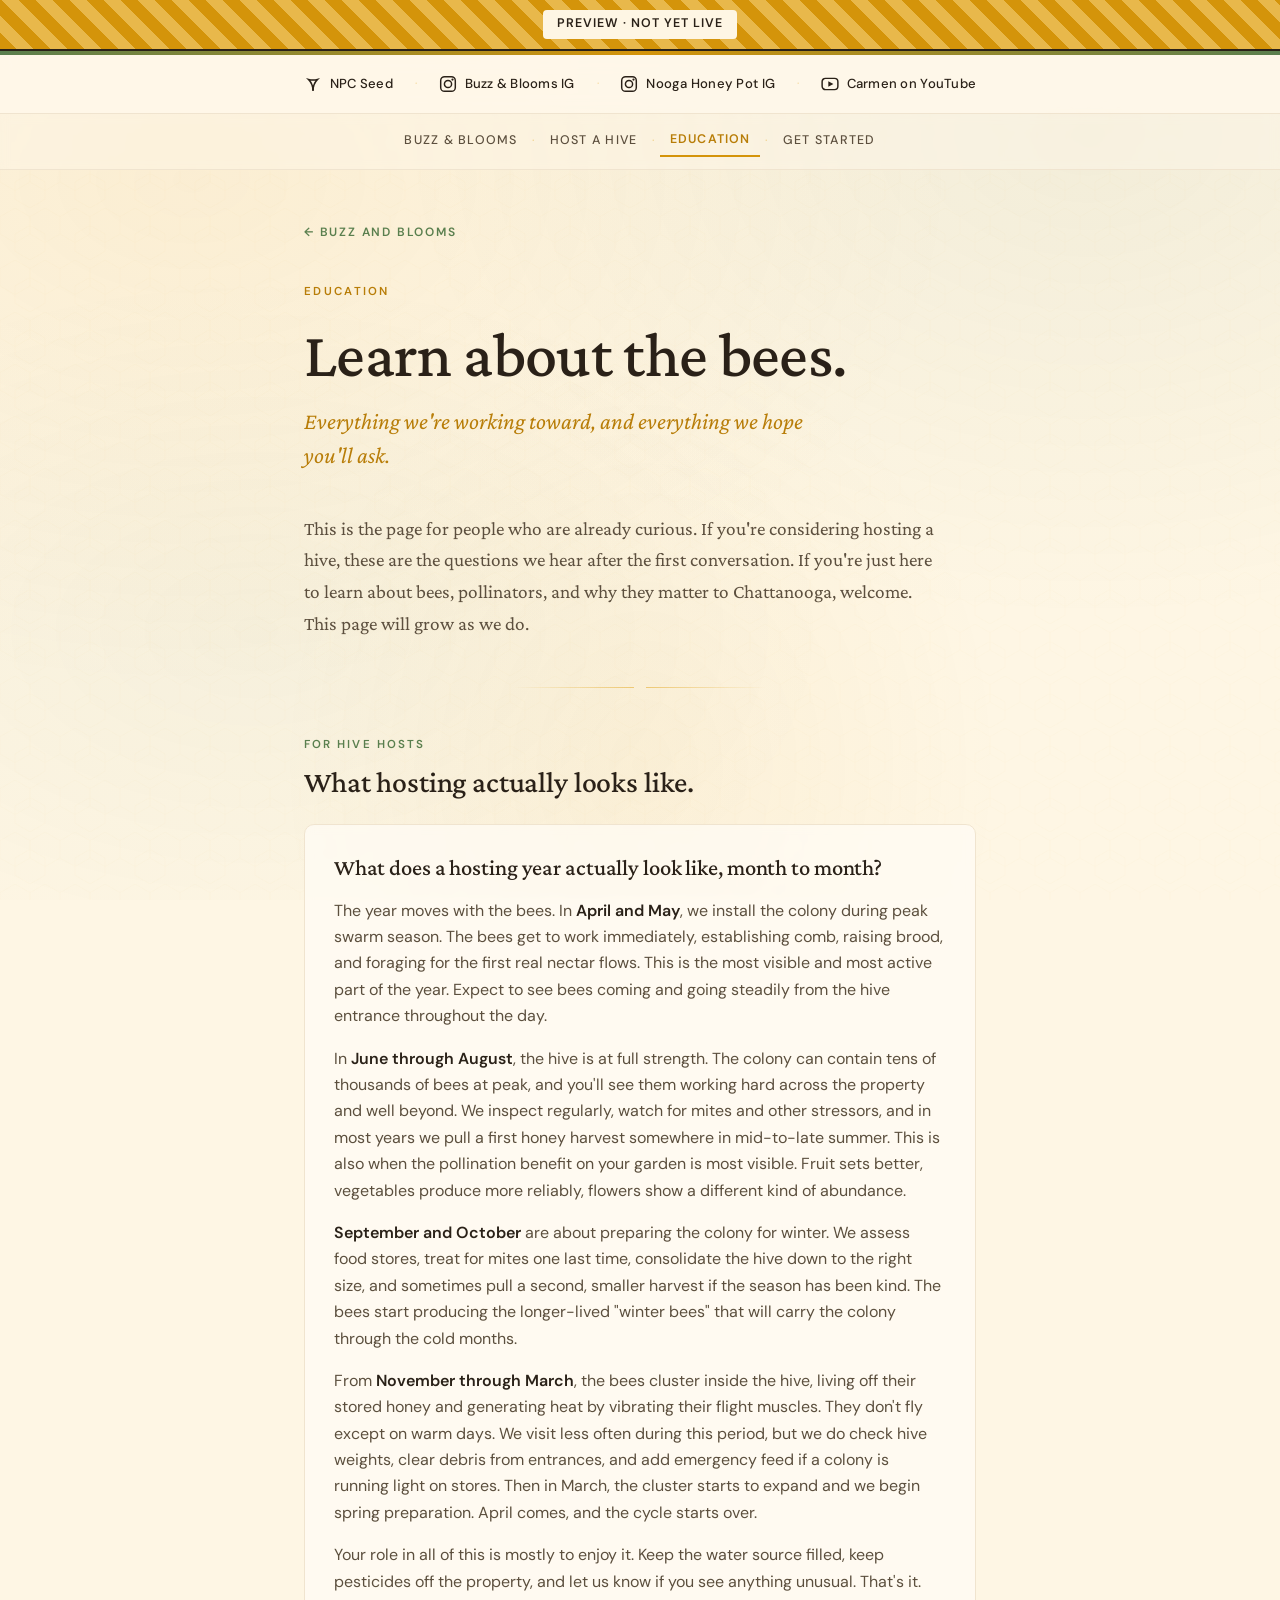
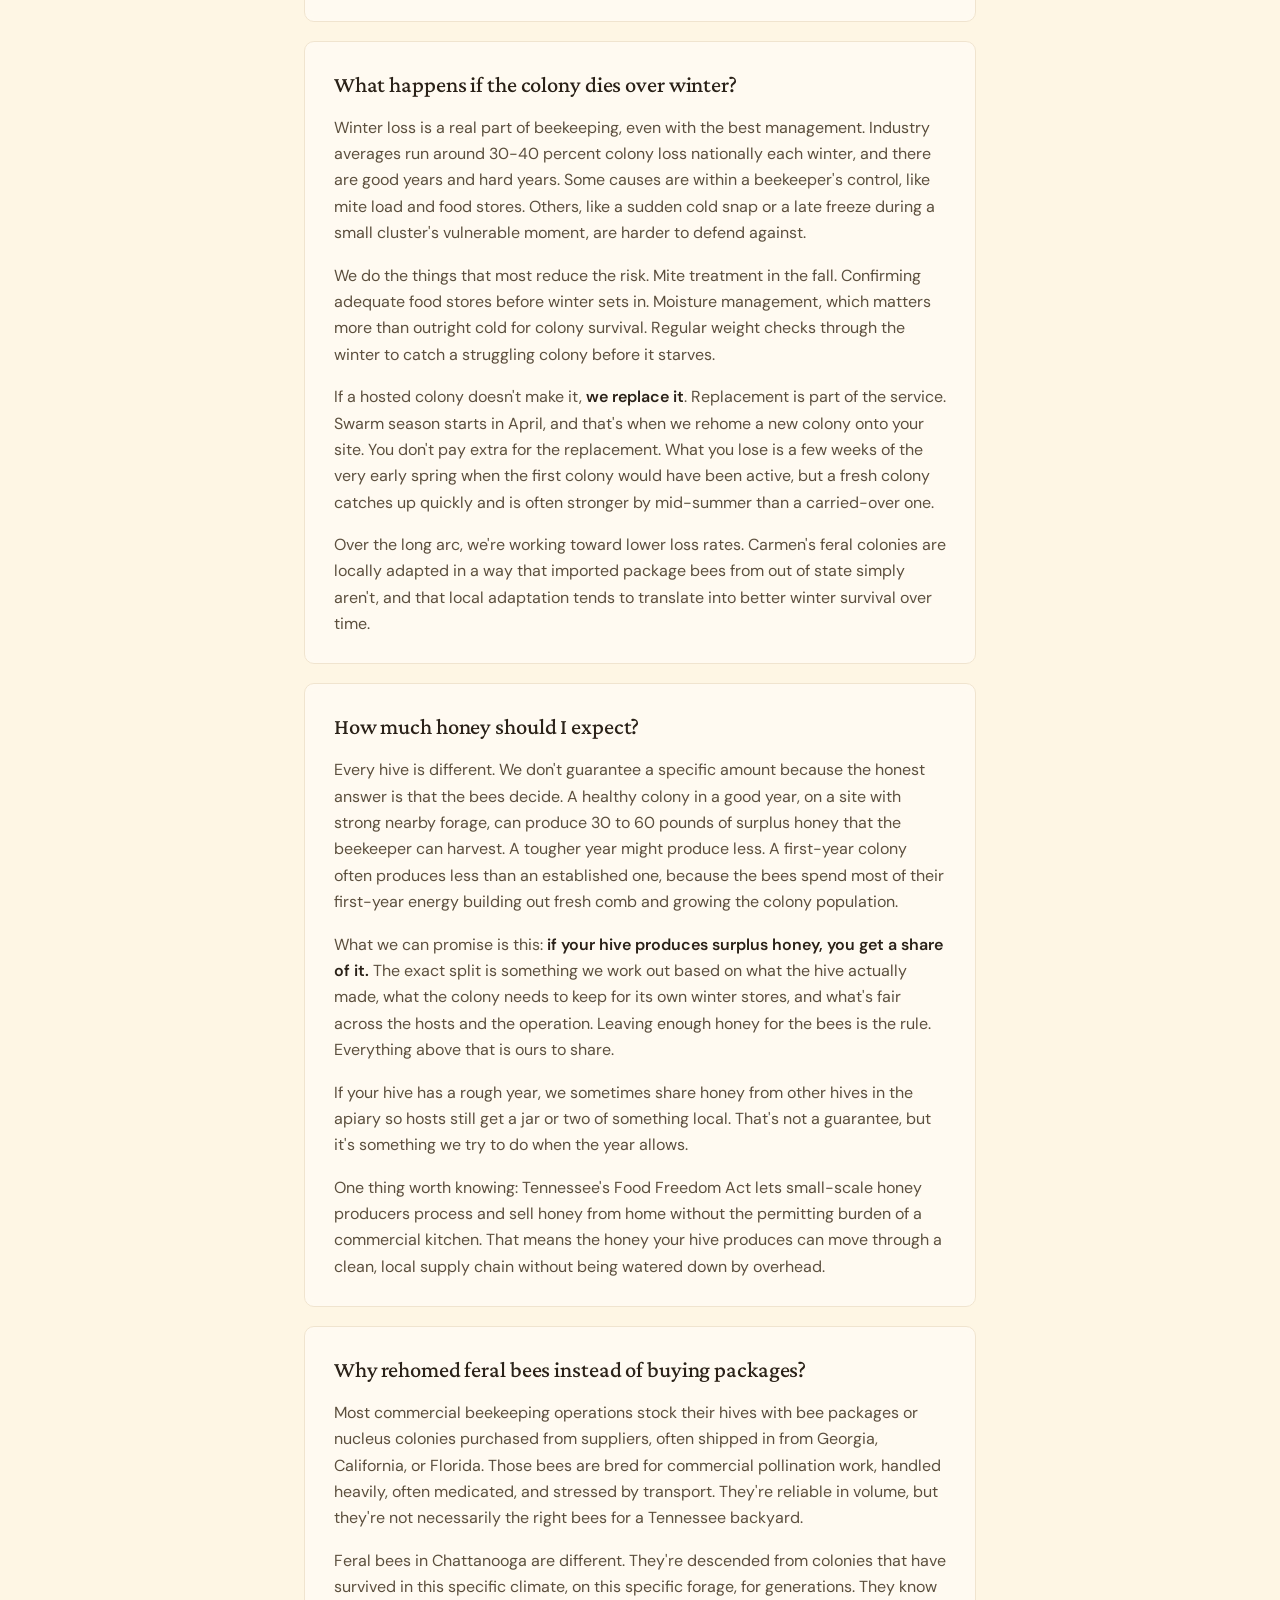
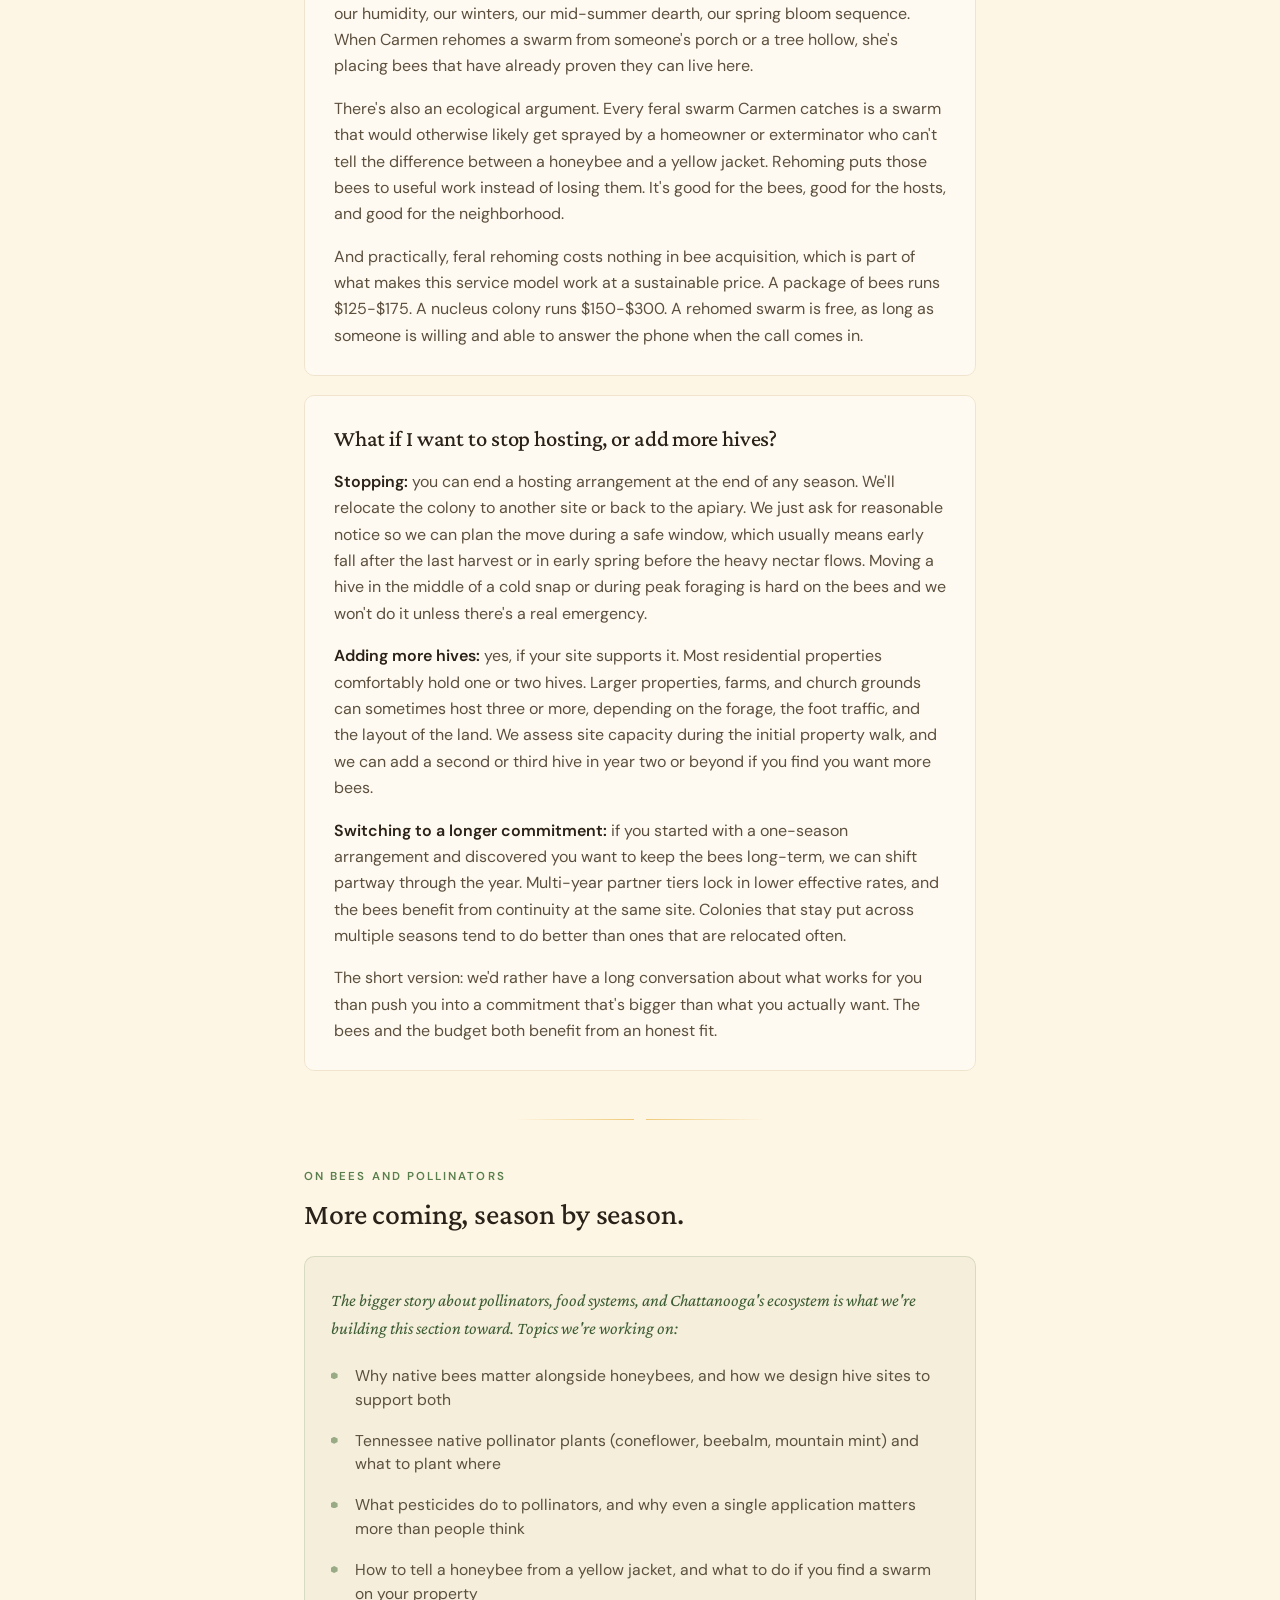
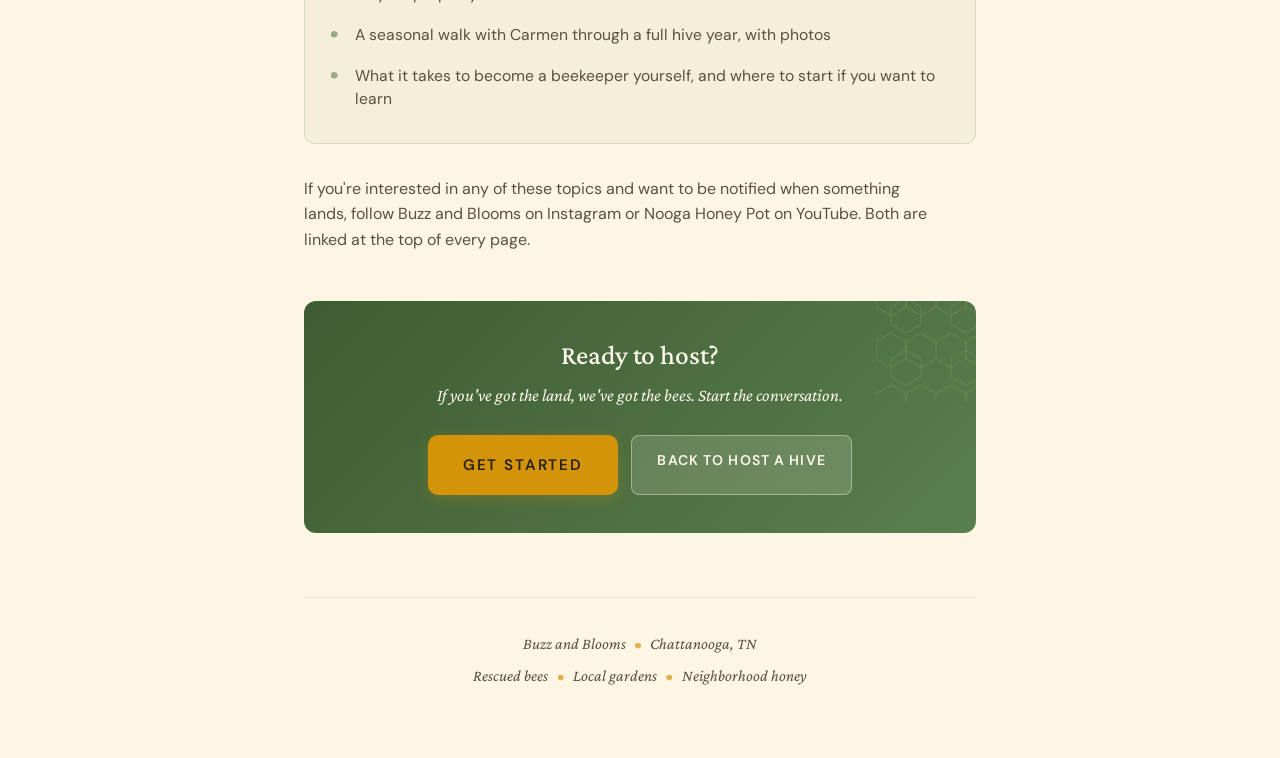
==== commit c7a6b992: "Add files via upload new updates" ====
--- a/education.html
+++ b/education.html
@@ -189,6 +189,19 @@
   </div>
 </div>
 
+<!-- Page strip (lateral navigation between site pages) -->
+<nav class="page-strip" aria-label="Site pages">
+  <div class="page-strip-inner">
+    <a href="index.html">Buzz &amp; Blooms</a>
+    <span class="page-strip-sep">·</span>
+    <a href="host-a-hive.html">Host a Hive</a>
+    <span class="page-strip-sep">·</span>
+    <span class="page-strip-current">Education</span>
+    <span class="page-strip-sep">·</span>
+    <a href="get-started.html">Get Started</a>
+  </div>
+</nav>
+
 <!-- Flying bees -->
 <div class="bee" aria-hidden="true"><svg viewBox="0 0 22 22" xmlns="http://www.w3.org/2000/svg"><ellipse cx="13" cy="11" rx="6.5" ry="4.5" fill="#D4940A" opacity="0.85"/><line x1="9.5" y1="7" x2="9.5" y2="15" stroke="#2A2118" stroke-width="1" opacity="0.45"/><line x1="13" y1="6.5" x2="13" y2="15.5" stroke="#2A2118" stroke-width="1" opacity="0.45"/><circle cx="6" cy="11" r="2.8" fill="#2A2118" opacity="0.5"/><ellipse cx="10" cy="5.5" rx="4.5" ry="2.8" fill="none" stroke="#D4940A" stroke-width="0.6" opacity="0.4" transform="rotate(-15, 10, 5.5)"/><ellipse cx="14" cy="5" rx="4" ry="2.5" fill="none" stroke="#D4940A" stroke-width="0.6" opacity="0.3" transform="rotate(-20, 14, 5)"/></svg></div>
 <div class="bee" aria-hidden="true"><svg viewBox="0 0 22 22" xmlns="http://www.w3.org/2000/svg"><ellipse cx="13" cy="11" rx="6.5" ry="4.5" fill="#D4940A" opacity="0.85"/><line x1="9.5" y1="7" x2="9.5" y2="15" stroke="#2A2118" stroke-width="1" opacity="0.45"/><line x1="13" y1="6.5" x2="13" y2="15.5" stroke="#2A2118" stroke-width="1" opacity="0.45"/><circle cx="6" cy="11" r="2.8" fill="#2A2118" opacity="0.5"/><ellipse cx="10" cy="5.5" rx="4.5" ry="2.8" fill="none" stroke="#D4940A" stroke-width="0.6" opacity="0.4" transform="rotate(-15, 10, 5.5)"/><ellipse cx="14" cy="5" rx="4" ry="2.5" fill="none" stroke="#D4940A" stroke-width="0.6" opacity="0.3" transform="rotate(-20, 14, 5)"/></svg></div>
--- a/styles.css
+++ b/styles.css
@@ -141,6 +141,66 @@
   opacity: 0.6;
   font-size: 0.7rem;
   user-select: none;
+}
+
+/* ---------- Page strip (lateral navigation) ---------- */
+.page-strip {
+  position: relative;
+  z-index: 9;
+  padding: 0.7rem 1rem 0.8rem;
+  text-align: center;
+  border-bottom: 1px solid var(--cream-dark);
+  background: rgba(255, 248, 236, 0.4);
+  backdrop-filter: blur(4px);
+}
+.page-strip-inner {
+  max-width: 920px;
+  margin: 0 auto;
+  display: flex;
+  justify-content: center;
+  align-items: center;
+  gap: 0.3rem;
+  flex-wrap: wrap;
+  font-family: 'DM Sans', sans-serif;
+  font-size: 0.78rem;
+  font-weight: 500;
+  letter-spacing: 0.1em;
+  text-transform: uppercase;
+}
+.page-strip a {
+  color: var(--ink-soft);
+  text-decoration: none;
+  padding: 0.3rem 0.6rem;
+  border-radius: 4px;
+  transition: all 0.2s ease;
+}
+.page-strip a:hover {
+  color: var(--honey-deep);
+  background: rgba(212, 148, 10, 0.06);
+}
+.page-strip .page-strip-current {
+  color: var(--honey-deep);
+  padding: 0.3rem 0.6rem;
+  border-bottom: 2px solid var(--honey);
+  border-radius: 0;
+  font-weight: 600;
+}
+.page-strip .page-strip-sep {
+  color: var(--honey-light);
+  opacity: 0.6;
+  font-size: 0.7rem;
+  user-select: none;
+}
+
+@media (max-width: 640px) {
+  .page-strip { padding: 0.5rem 0.5rem 0.6rem; }
+  .page-strip-inner {
+    gap: 0.1rem;
+    font-size: 0.72rem;
+  }
+  .page-strip a, .page-strip .page-strip-current {
+    padding: 0.25rem 0.4rem;
+  }
 }
 
 /* ---------- Flying bees ---------- */
